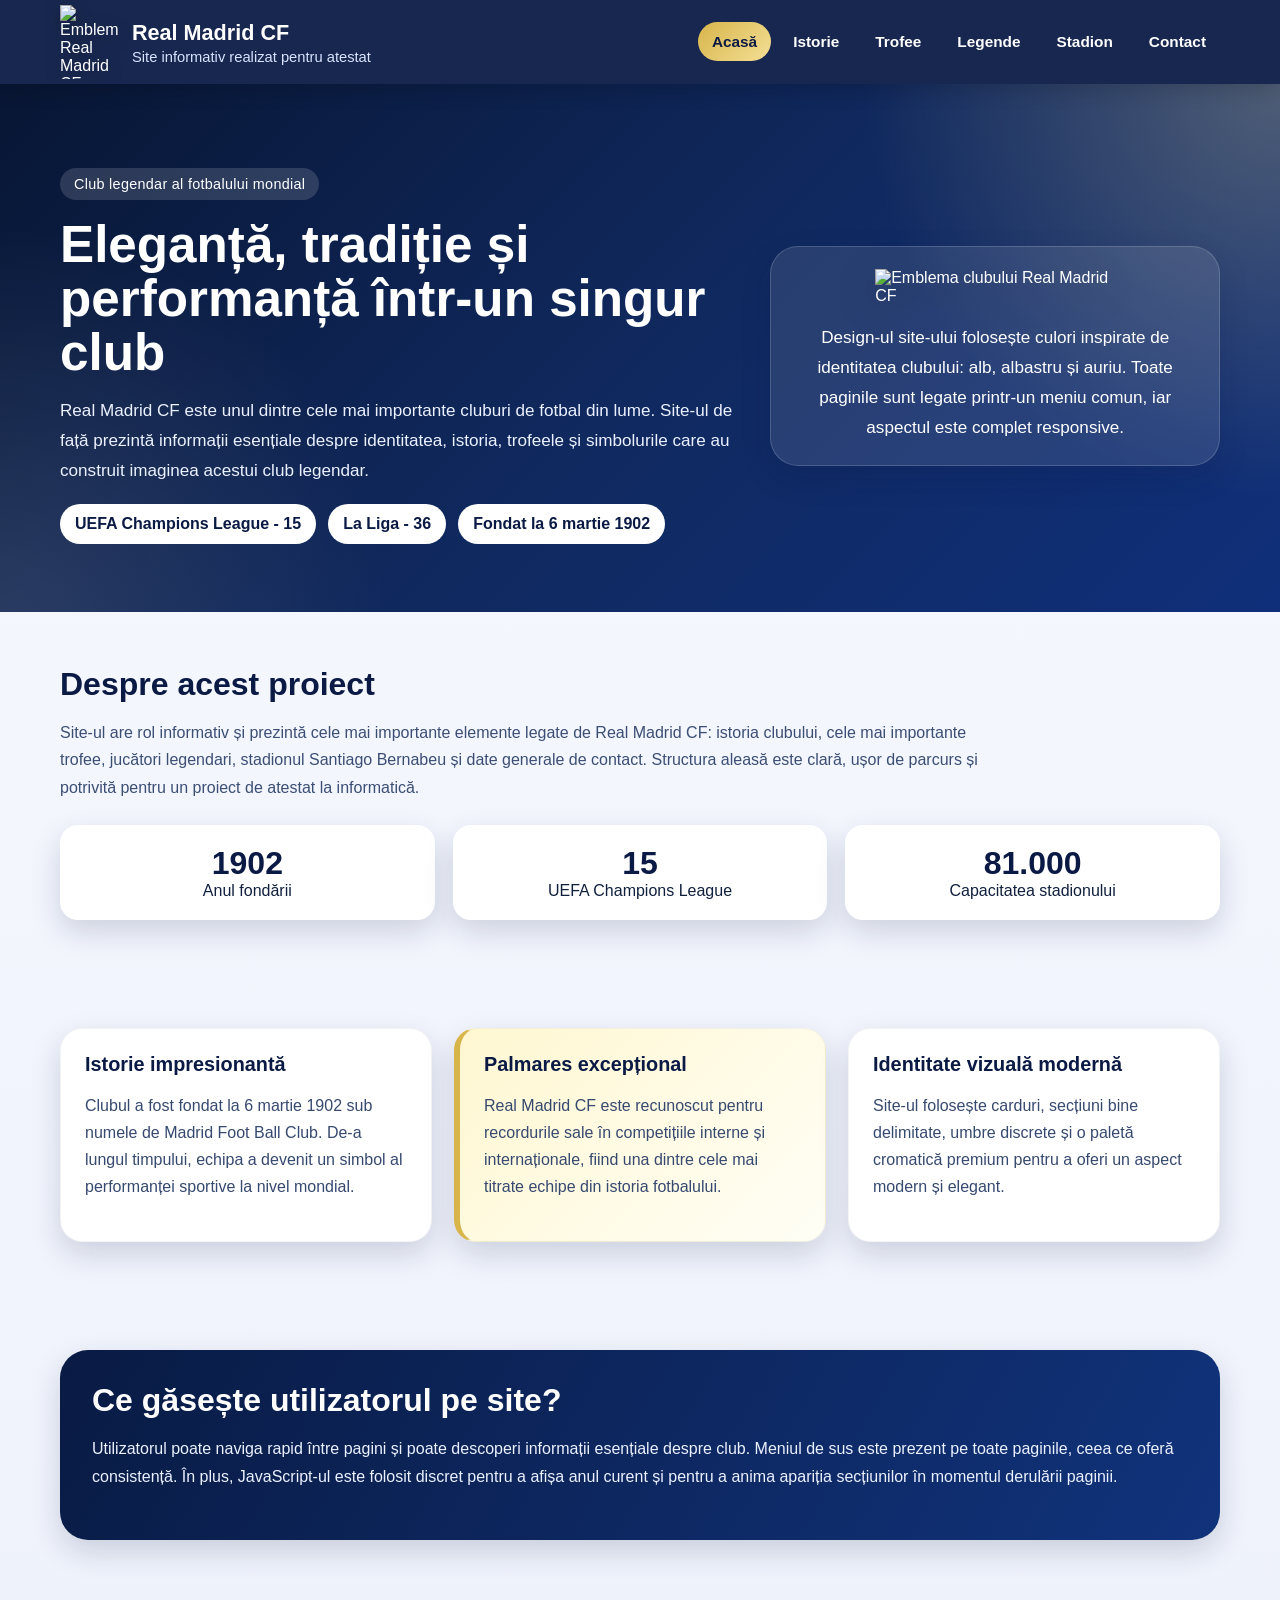
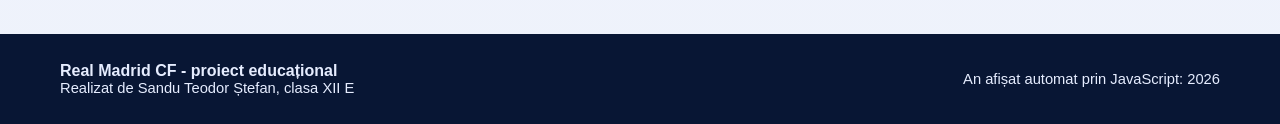
==== index.html @ 2cda08a5 "Add files via upload" ====
<!DOCTYPE html>
<html lang="ro">
<head>
  <meta charset="UTF-8">
  <meta name="viewport" content="width=device-width, initial-scale=1.0">
  <title>Real Madrid CF - Acasă</title>
  <link rel="stylesheet" href="style.css">
</head>
<body>
  <header class="topbar">
    <div class="container navwrap">
      <a class="brand" href="index.html">
        <img src="assets/logo.png" alt="Emblema Real Madrid CF">
        <div>
          <h1>Real Madrid CF</h1>
          <p>Site informativ realizat pentru atestat</p>
        </div>
      </a>
      <nav>
        <ul><li><a href="index.html" class="active">Acasă</a></li><li><a href="istorie.html" class="">Istorie</a></li><li><a href="trofee.html" class="">Trofee</a></li><li><a href="legende.html" class="">Legende</a></li><li><a href="stadion.html" class="">Stadion</a></li><li><a href="contact.html" class="">Contact</a></li></ul>
      </nav>
    </div>
  </header>
  <section class="hero">
    <div class="container hero-grid">
      <div>
        <span class="eyebrow">Club legendar al fotbalului mondial</span>
        <h2>Eleganță, tradiție și performanță într-un singur club</h2>
        <p>Real Madrid CF este unul dintre cele mai importante cluburi de fotbal din lume. Site-ul de față prezintă informații esențiale despre identitatea, istoria, trofeele și simbolurile care au construit imaginea acestui club legendar.</p>
        <div class="hero-badges">
          <span class="badge">UEFA Champions League - 15</span>
          <span class="badge">La Liga - 36</span>
          <span class="badge">Fondat la 6 martie 1902</span>
        </div>
      </div>
      <div class="hero-card reveal">
        <img src="assets/logo.png" alt="Emblema clubului Real Madrid CF" style="width: min(240px, 75%); margin: 0 auto 18px;">
        <p style="margin:0; color:#fff; line-height:1.75; text-align:center;">Design-ul site-ului folosește culori inspirate de identitatea clubului: alb, albastru și auriu. Toate paginile sunt legate printr-un meniu comun, iar aspectul este complet responsive.</p>
      </div>
    </div>
  </section>
  <section class="section">
  <div class="container">
    <h3>Despre acest proiect</h3>
    <p class="section-intro">Site-ul are rol informativ și prezintă cele mai importante elemente legate de Real Madrid CF: istoria clubului, cele mai importante trofee, jucători legendari, stadionul Santiago Bernabeu și date generale de contact. Structura aleasă este clară, ușor de parcurs și potrivită pentru un proiect de atestat la informatică.</p>
    <div class="stats">
      <div class="stat reveal"><strong>1902</strong><span>Anul fondării</span></div>
      <div class="stat reveal"><strong>15</strong><span>UEFA Champions League</span></div>
      <div class="stat reveal"><strong>81.000</strong><span>Capacitatea stadionului</span></div>
    </div>
  </div>
</section>
<section class="section">
  <div class="container grid-3">
    <article class="card reveal">
      <h4>Istorie impresionantă</h4>
      <p>Clubul a fost fondat la 6 martie 1902 sub numele de Madrid Foot Ball Club. De-a lungul timpului, echipa a devenit un simbol al performanței sportive la nivel mondial.</p>
    </article>
    <article class="card reveal highlight">
      <h4>Palmares excepțional</h4>
      <p>Real Madrid CF este recunoscut pentru recordurile sale în competițiile interne și internaționale, fiind una dintre cele mai titrate echipe din istoria fotbalului.</p>
    </article>
    <article class="card reveal">
      <h4>Identitate vizuală modernă</h4>
      <p>Site-ul folosește carduri, secțiuni bine delimitate, umbre discrete și o paletă cromatică premium pentru a oferi un aspect modern și elegant.</p>
    </article>
  </div>
</section>
<section class="section">
  <div class="container banner reveal">
    <h3 style="color:white; margin-bottom:12px;">Ce găsește utilizatorul pe site?</h3>
    <p style="line-height:1.8; color:#ecf1ff;">Utilizatorul poate naviga rapid între pagini și poate descoperi informații esențiale despre club. Meniul de sus este prezent pe toate paginile, ceea ce oferă consistență. În plus, JavaScript-ul este folosit discret pentru a afișa anul curent și pentru a anima apariția secțiunilor în momentul derulării paginii.</p>
  </div>
</section>
  <footer>
    <div class="container footer-grid">
      <div>
        <strong>Real Madrid CF - proiect educațional</strong>
        <div class="small">Realizat de Sandu Teodor Ștefan, clasa XII E</div>
      </div>
      <div class="small">An afișat automat prin JavaScript: <span data-year></span></div>
    </div>
  </footer>
  <script src="script.js"></script>
</body>
</html>
---- style.css ----
:root {
  --navy: #0a1a44;
  --navy-2: #10295f;
  --gold: #d8b54b;
  --gold-2: #f3df95;
  --white: #ffffff;
  --soft: #eef3ff;
  --text: #10203d;
  --shadow: 0 12px 30px rgba(10, 26, 68, 0.16);
  --radius: 22px;
}
* { box-sizing: border-box; }
html { scroll-behavior: smooth; }
body {
  margin: 0;
  font-family: Arial, Helvetica, sans-serif;
  color: var(--text);
  background: linear-gradient(180deg, #f7f9ff 0%, #eef2fb 100%);
}
img { max-width: 100%; display: block; }
a { color: inherit; text-decoration: none; }
.container { width: min(1160px, calc(100% - 40px)); margin: 0 auto; }
.topbar {
  position: sticky; top: 0; z-index: 10;
  backdrop-filter: blur(10px);
  background: rgba(10, 26, 68, 0.94);
  box-shadow: 0 8px 18px rgba(0,0,0,.14);
}
.navwrap { display:flex; align-items:center; justify-content:space-between; gap:22px; min-height:84px; }
.brand { display:flex; align-items:center; gap:14px; color:white; }
.brand img { width:58px; height:74px; object-fit: contain; filter: drop-shadow(0 4px 8px rgba(0,0,0,.25)); }
.brand h1 { font-size: 1.35rem; margin: 0; }
.brand p { margin: 3px 0 0; font-size: .92rem; color: #d9e3ff; }
nav ul { list-style:none; display:flex; gap: 8px; padding:0; margin:0; flex-wrap:wrap; }
nav a {
  color: white; padding: 11px 14px; border-radius: 999px; font-weight: bold; font-size: .96rem;
}
nav a:hover, nav a.active { background: linear-gradient(135deg, var(--gold), var(--gold-2)); color: var(--navy); }
.hero {
  color: white;
  background:
    radial-gradient(circle at top right, rgba(243,223,149,.28), transparent 30%),
    radial-gradient(circle at left bottom, rgba(255,255,255,.12), transparent 28%),
    linear-gradient(135deg, #081634 0%, #10295f 52%, #0f2f7a 100%);
  padding: 84px 0 68px;
}
.hero-grid { display:grid; grid-template-columns: 1.2fr .8fr; gap: 36px; align-items:center; }
.eyebrow { display:inline-block; background: rgba(255,255,255,.14); padding:8px 14px; border-radius:999px; font-size:.9rem; letter-spacing:.3px; }
.hero h2 { font-size: clamp(2rem, 4vw, 3.6rem); margin: 18px 0 16px; line-height: 1.05; }
.hero p { font-size: 1.07rem; line-height: 1.75; max-width: 760px; color:#ecf1ff; }
.hero-card {
  background: rgba(255,255,255,.1);
  border: 1px solid rgba(255,255,255,.16);
  border-radius: 28px; padding: 22px; box-shadow: var(--shadow);
}
.hero-badges { display:flex; gap:12px; flex-wrap:wrap; margin-top: 18px; }
.badge { background:white; color: var(--navy); padding: 11px 15px; border-radius:999px; font-weight: bold; }
.section { padding: 54px 0; }
.section h3 { font-size: 2rem; color: var(--navy); margin: 0 0 10px; }
.section-intro { color: #3b4e74; line-height: 1.7; max-width: 920px; }
.grid-3, .grid-2 { display:grid; gap: 22px; }
.grid-3 { grid-template-columns: repeat(3, 1fr); }
.grid-2 { grid-template-columns: repeat(2, 1fr); }
.card {
  background: white; border-radius: var(--radius); padding: 24px; box-shadow: var(--shadow);
  border: 1px solid rgba(9,27,68,.05);
}
.card h4 { margin: 0 0 10px; color: var(--navy); font-size: 1.24rem; }
.card p, .card li { line-height: 1.7; color: #36496f; }
.highlight {
  background: linear-gradient(135deg, #fff7d1, #fffef6); border-left: 6px solid var(--gold);
}
.stats { display:grid; grid-template-columns: repeat(3,1fr); gap:18px; margin-top:24px; }
.stat { background:white; border-radius:18px; padding:20px; box-shadow: var(--shadow); text-align:center; }
.stat strong { display:block; font-size: 2rem; color: var(--navy); }
.table-wrap { overflow-x:auto; }
table { width:100%; border-collapse: collapse; background:white; border-radius:18px; overflow:hidden; box-shadow: var(--shadow); }
th, td { padding: 16px 18px; text-align:left; border-bottom: 1px solid #edf1f8; }
th { background: var(--navy); color:white; }
tr:hover td { background: #fafcff; }
.legend-grid { display:grid; grid-template-columns: repeat(2,1fr); gap:20px; margin-top:24px; }
.legend-card { background:white; border-radius:24px; padding:24px; box-shadow: var(--shadow); border-top: 5px solid var(--gold); }
.legend-card h4 { margin-top:0; margin-bottom:10px; color: var(--navy); }
.legend-role { color:#8a6b17; font-weight:bold; margin-bottom:10px; }
.banner {
  background: linear-gradient(120deg, #091b44, #11337c);
  color:white; border-radius: 28px; padding: 32px; box-shadow: var(--shadow);
}
.checklist { padding-left: 20px; }
footer {
  margin-top: 40px; background: #081634; color: #e6edff; padding: 28px 0;
}
.footer-grid { display:flex; justify-content:space-between; gap:20px; flex-wrap:wrap; align-items:center; }
.small { font-size: .92rem; color:#e6edff; }
.contact-list { list-style:none; padding:0; margin:0; display:grid; gap:14px; }
.pill { display:inline-block; padding:8px 12px; border-radius:999px; background:#edf3ff; color:#11337c; font-weight:bold; margin:4px 6px 0 0; }
.codebox { background:#081634; color:#f4f7ff; border-radius:18px; padding:18px; font-family: Consolas, monospace; font-size:.95rem; overflow:auto; }
.timeline { position:relative; margin-top:24px; }
.timeline::before { content:''; position:absolute; left:14px; top:0; bottom:0; width:4px; background:#dfe7f7; border-radius:4px; }
.timeline-item { position:relative; padding-left:46px; margin-bottom:20px; }
.timeline-item::before { content:''; position:absolute; left:5px; top:6px; width:22px; height:22px; border-radius:50%; background:var(--gold); border:4px solid white; box-shadow:0 4px 10px rgba(0,0,0,.12); }
.reveal { opacity:0; transform: translateY(18px); transition: opacity .6s ease, transform .6s ease; }
.reveal.visible { opacity:1; transform: translateY(0); }
@media (max-width: 920px) {
  .hero-grid, .grid-3, .grid-2, .stats, .legend-grid { grid-template-columns: 1fr; }
  nav ul { justify-content:center; }
  .navwrap { padding: 12px 0; }
}

.hero-card img { filter: drop-shadow(0 10px 20px rgba(0,0,0,.22)); }
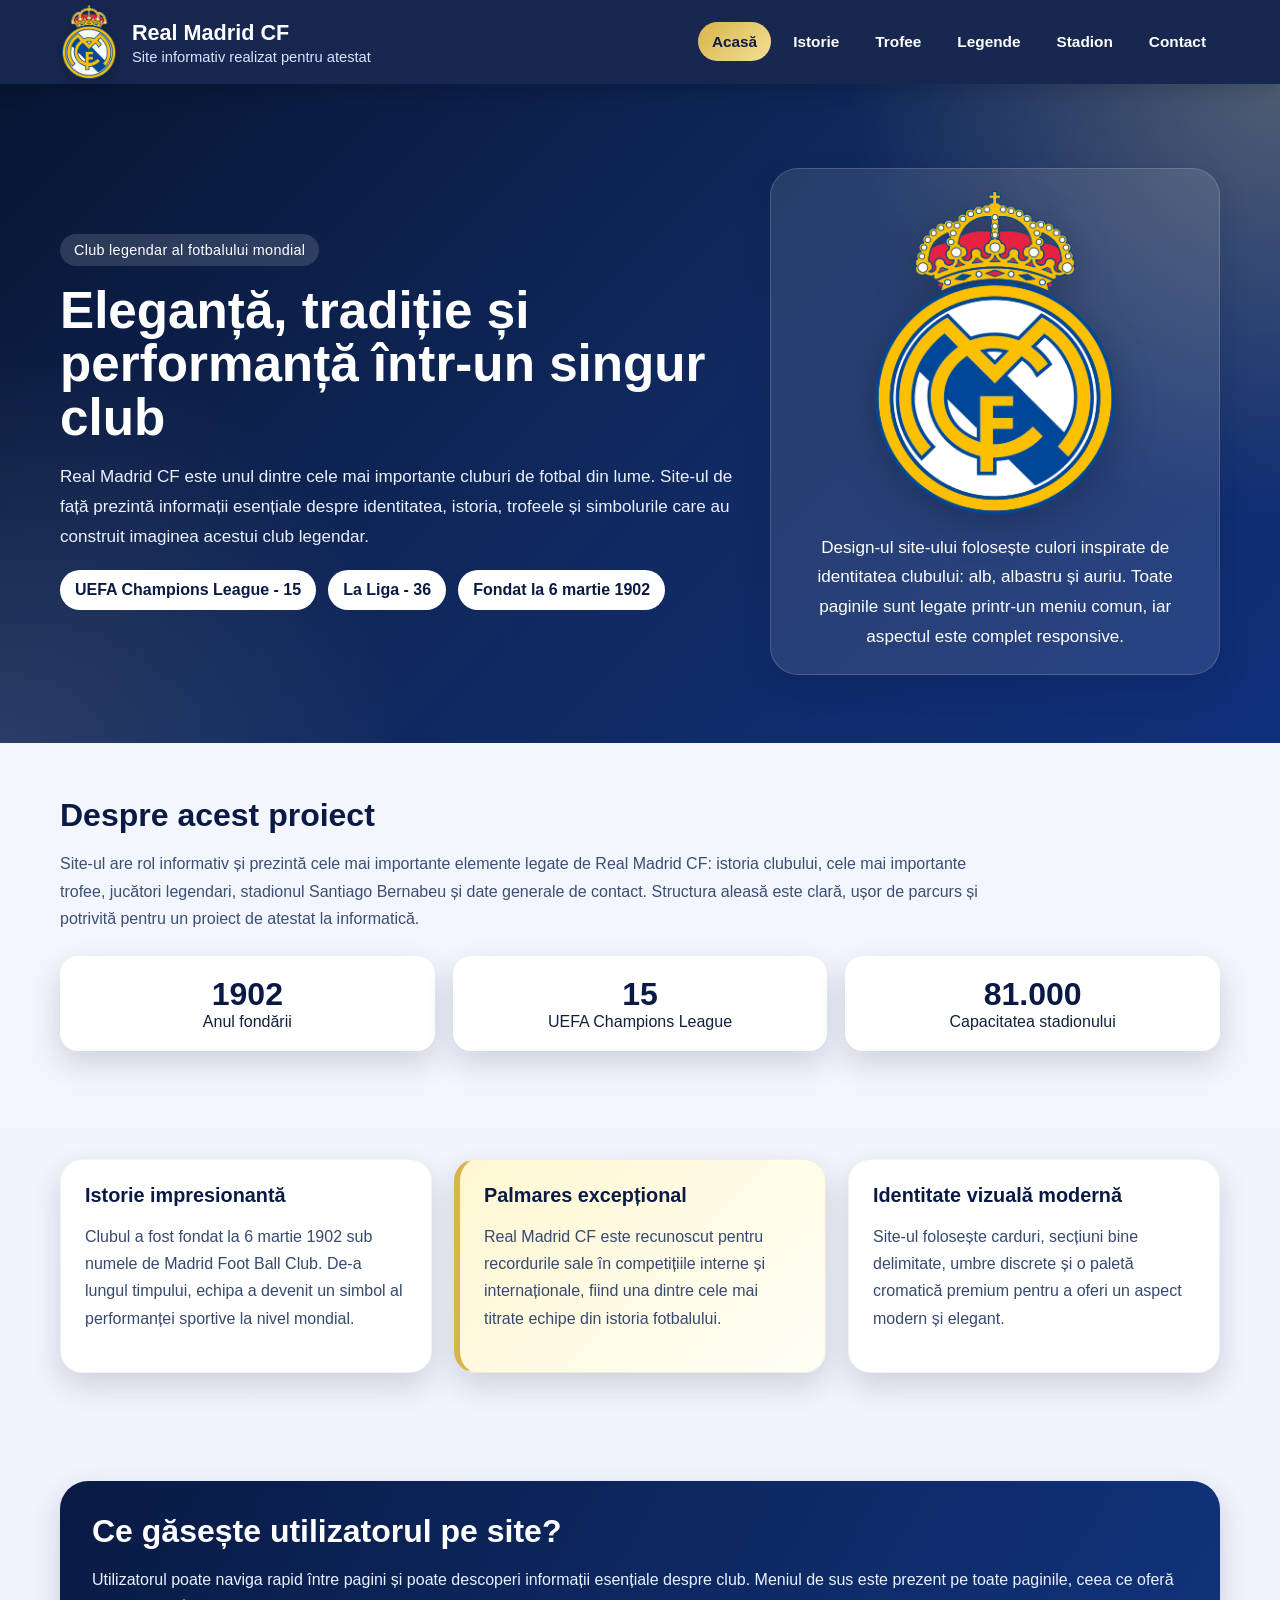
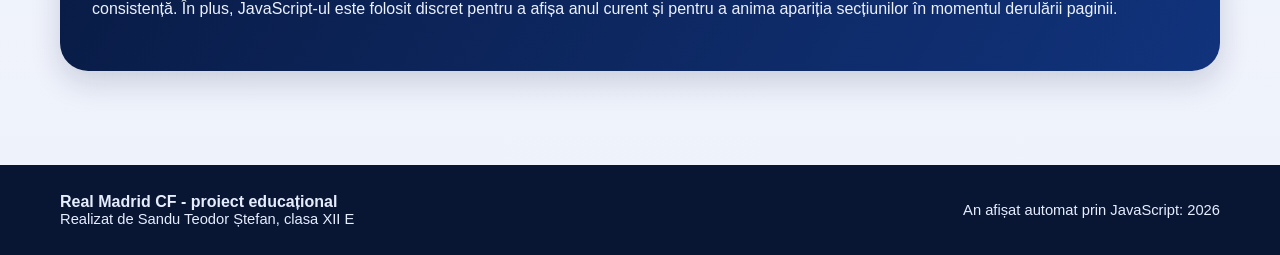
==== commit 043609ba: "Update index.html" ====
--- a/index.html
+++ b/index.html
@@ -10,7 +10,7 @@
   <header class="topbar">
     <div class="container navwrap">
       <a class="brand" href="index.html">
-        <img src="assets/logo.png" alt="Emblema Real Madrid CF">
+        <img src="logo.png" alt="Emblema Real Madrid CF">
         <div>
           <h1>Real Madrid CF</h1>
           <p>Site informativ realizat pentru atestat</p>
@@ -34,7 +34,7 @@
         </div>
       </div>
       <div class="hero-card reveal">
-        <img src="assets/logo.png" alt="Emblema clubului Real Madrid CF" style="width: min(240px, 75%); margin: 0 auto 18px;">
+        <img src="logo.png" alt="Emblema clubului Real Madrid CF" style="width: min(240px, 75%); margin: 0 auto 18px;">
         <p style="margin:0; color:#fff; line-height:1.75; text-align:center;">Design-ul site-ului folosește culori inspirate de identitatea clubului: alb, albastru și auriu. Toate paginile sunt legate printr-un meniu comun, iar aspectul este complet responsive.</p>
       </div>
     </div>
@@ -83,4 +83,4 @@
   </footer>
   <script src="script.js"></script>
 </body>
-</html>+</html>
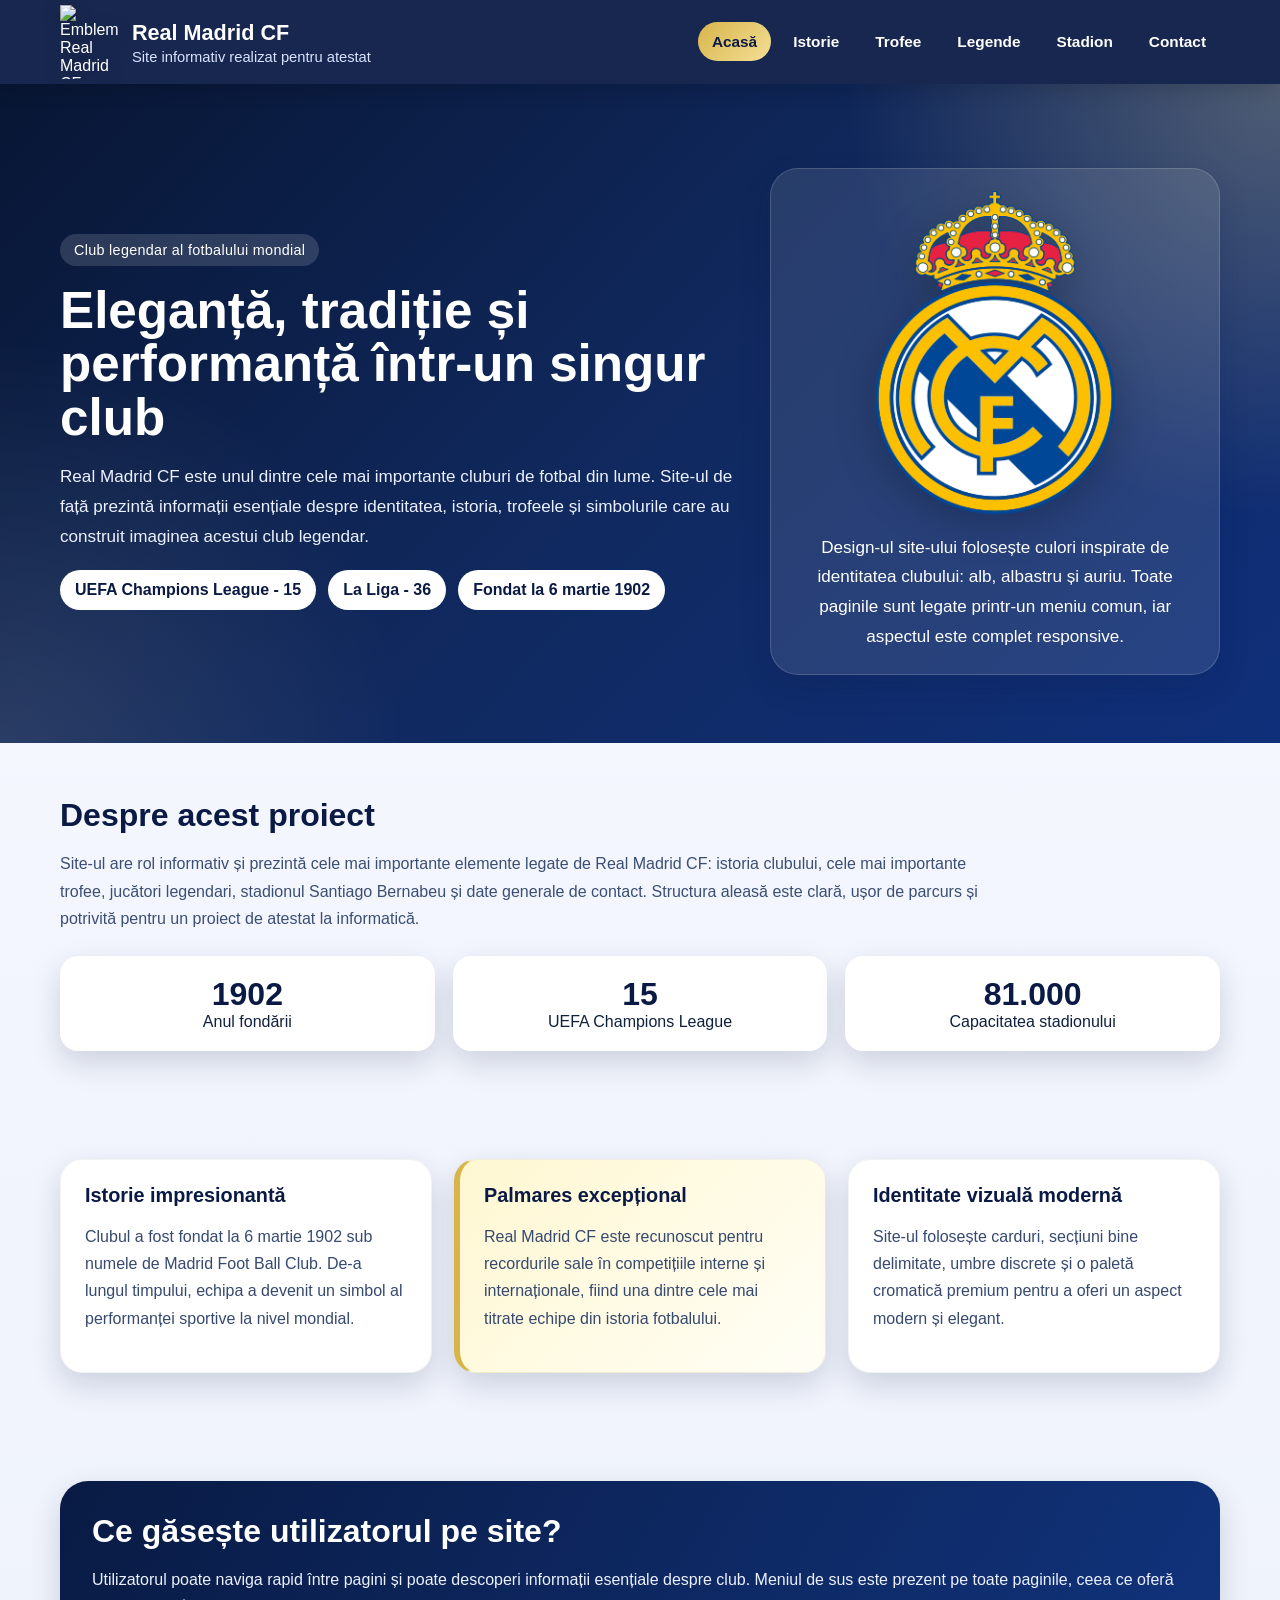
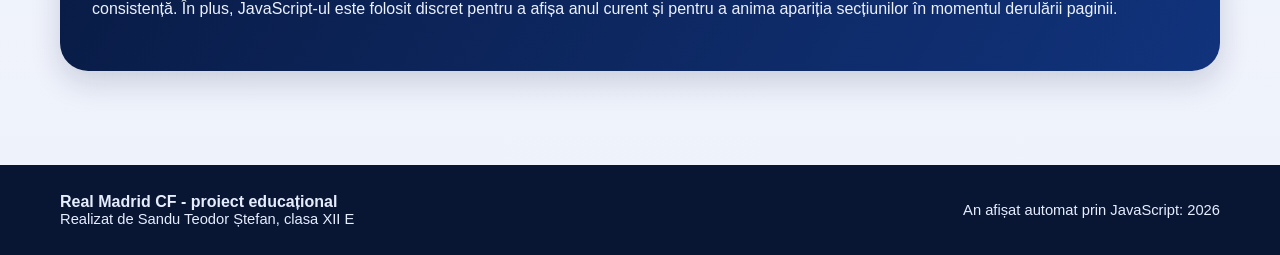
==== commit 40dca40a: "index.html" ====
--- a/index.html
+++ b/index.html
@@ -10,7 +10,7 @@
   <header class="topbar">
     <div class="container navwrap">
       <a class="brand" href="index.html">
-        <img src="logo.png" alt="Emblema Real Madrid CF">
+        <img src="/site-real-madrid/logo.png" alt="Emblema Real Madrid CF">
         <div>
           <h1>Real Madrid CF</h1>
           <p>Site informativ realizat pentru atestat</p>
